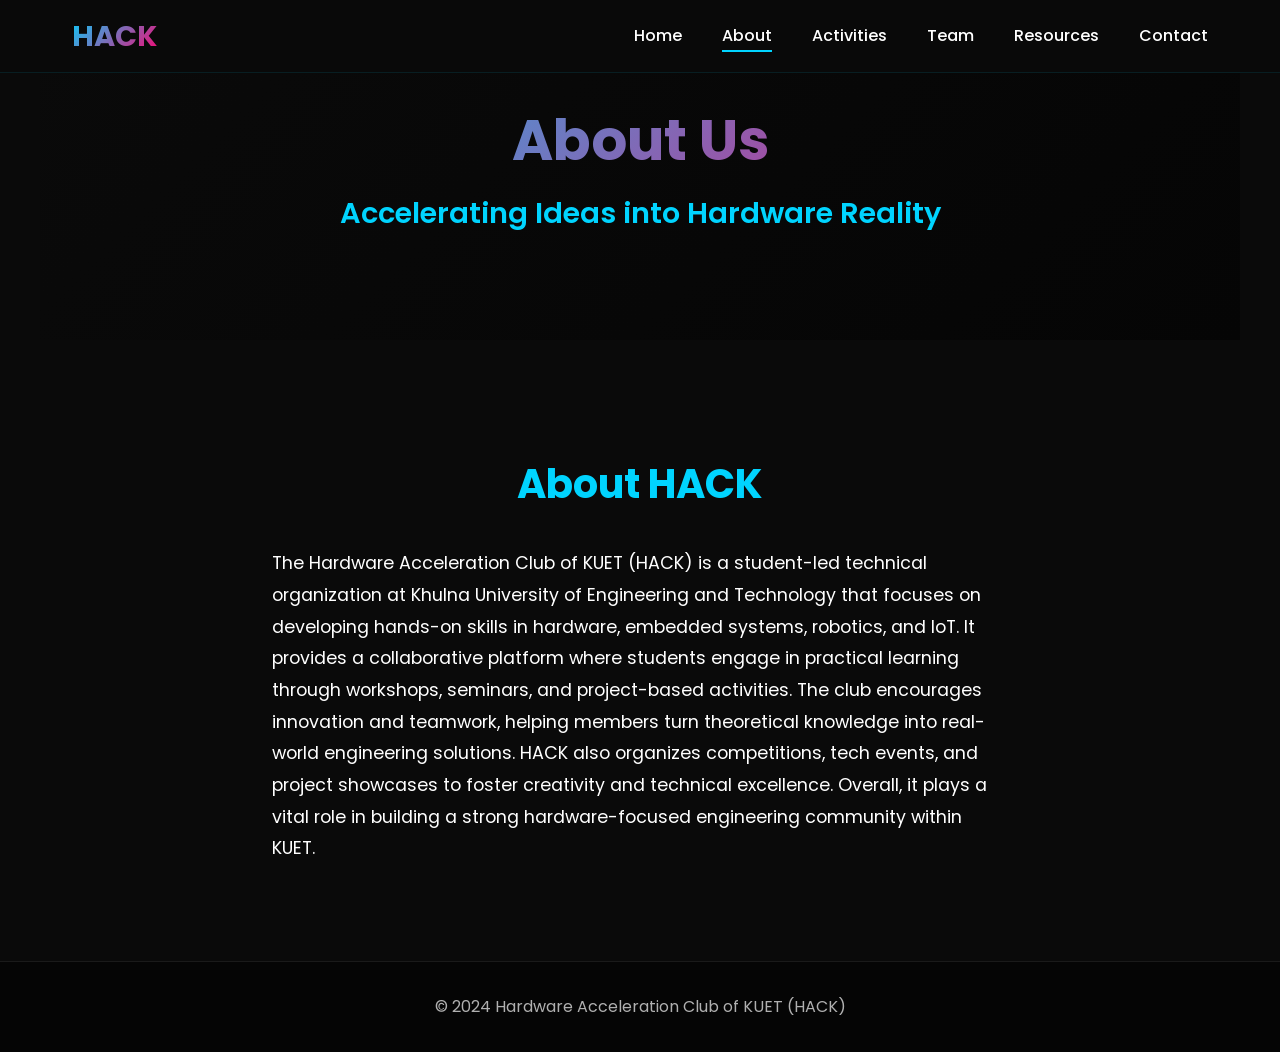
==== about.html @ 8478e125 "Adding Multipage of about,activities and Index" ====
<!DOCTYPE html>
<html lang="en">
<head>
    <meta charset="UTF-8">
    <meta name="viewport" content="width=device-width, initial-scale=1.0">
    <title>About - Hardware Acceleration Club of KUET (HACK)</title>
    <link rel="preconnect" href="https://fonts.googleapis.com">
    <link rel="preconnect" href="https://fonts.gstatic.com" crossorigin>
    <link href="https://fonts.googleapis.com/css2?family=Poppins:wght@300;400;500;600;700&family=Roboto:wght@400;500;700&display=swap" rel="stylesheet">
    <link rel="stylesheet" href="style.css">
</head>
<body>
    <!-- Header -->
    <header class="header">
        <nav class="navbar">
            <div class="nav-container">
                <div class="logo">
                    <h1>HACK</h1>
                </div>
                <ul class="nav-menu">
                    <li><a href="index.html" class="nav-link">Home</a></li>
                    <li><a href="about.html" class="nav-link active">About</a></li>
                    <li><a href="activities.html" class="nav-link">Activities</a></li>
                    <li><a href="index.html#team" class="nav-link">Team</a></li>
                    <li><a href="index.html#resources" class="nav-link">Resources</a></li>
                    <li><a href="index.html#contact" class="nav-link">Contact</a></li>
                </ul>
            </div>
        </nav>
    </header>

    <!-- About Section -->
    <main>
        <section id="about" class="hero">
            <div class="hero-content">
                <h1 class="hero-title">About Us</h1>
                <p class="hero-tagline">Accelerating Ideas into Hardware Reality</p>
            </div>
            <div class="hero-background">
                <div class="circle circle-1"></div>
                <div class="circle circle-2"></div>
                <div class="circle circle-3"></div>
            </div>
        </section>

        <section class="content-section">
            <h2>About HACK</h2>
            <p>The Hardware Acceleration Club of KUET (HACK) is a student-led technical organization at Khulna University of Engineering and Technology that focuses on developing hands-on skills in hardware, embedded systems, robotics, and IoT. It provides a collaborative platform where students engage in practical learning through workshops, seminars, and project-based activities. The club encourages innovation and teamwork, helping members turn theoretical knowledge into real-world engineering solutions. HACK also organizes competitions, tech events, and project showcases to foster creativity and technical excellence. Overall, it plays a vital role in building a strong hardware-focused engineering community within KUET.</p>
        </section>
    </main>

    <footer>
        <p>&copy; 2024 Hardware Acceleration Club of KUET (HACK)</p>
    </footer>
</body>
</html>
---- style.css ----
* {
    margin: 0;
    padding: 0;
    box-sizing: border-box;
}

:root {
    --primary: #00d4ff;
    --accent: #ff006e;
    --dark: #0a0a0a;
    --light: #b0b0b0;
}

body {
    font-family: 'Poppins', sans-serif;
    background: var(--dark);
    color: #fff;
    line-height: 1.6;
}

html {
    scroll-behavior: smooth;
}

/* Header */
.header {
    position: fixed;
    top: 0;
    width: 100%;
    background: rgba(10, 10, 10, 0.95);
    backdrop-filter: blur(10px);
    z-index: 1000;
    border-bottom: 1px solid rgba(0, 212, 255, 0.1);
    padding: 0.8rem 0;
}

.nav-container {
    max-width: 1200px;
    margin: 0 auto;
    padding: 0 2rem;
    display: flex;
    justify-content: space-between;
    align-items: center;
}

.logo h1 {
    font-size: 1.8rem;
    background: linear-gradient(135deg, var(--primary), var(--accent));
    -webkit-background-clip: text;
    -webkit-text-fill-color: transparent;
}

.nav-menu {
    display: flex;
    list-style: none;
    gap: 2.5rem;
}

.nav-link {
    color: #fff;
    text-decoration: none;
    font-weight: 500;
    position: relative;
    transition: 0.3s;
}

.nav-link::after {
    content: '';
    position: absolute;
    bottom: -5px;
    left: 0;
    width: 0;
    height: 2px;
    background: var(--primary);
    transition: 0.3s;
}

.nav-link:hover::after,
.nav-link.active::after {
    width: 100%;
}

/* Hero */
.hero {
    height: auto;
    display: flex;
    align-items: center;
    justify-content: center;
    position: relative;
    background: linear-gradient(135deg, var(--dark) 0%, #050505 100%);
    padding: 6rem 0;
    overflow: hidden;
}

.hero-content {
    position: relative;
    z-index: 10;
    text-align: center;
    width: 100%;
    padding: 0 1rem;
}

.hero-title {
    font-size: 3.5rem;
    font-weight: 700;
    background: linear-gradient(135deg, var(--primary), var(--accent));
    -webkit-background-clip: text;
    -webkit-text-fill-color: transparent;
    margin-bottom: 0.3rem;
}

.hero-tagline {
    font-size: 1.8rem;
    color: var(--primary);
    font-weight: 600;
    margin-bottom: 0.5rem;
}

.hero-description {
    font-size: 1.2rem;
    color: var(--light);
    margin-bottom: 1.5rem;
    font-weight: 300;
}

.hero-buttons {
    display: flex;
    gap: 1.5rem;
    justify-content: center;
    flex-wrap: wrap;
}

.btn {
    padding: 15px 40px;
    border: none;
    border-radius: 50px;
    font-size: 1rem;
    font-weight: 600;
    cursor: pointer;
    text-decoration: none;
    transition: 0.3s;
}

.btn-primary {
    background: linear-gradient(135deg, var(--primary), #0099cc);
    color: var(--dark);
    box-shadow: 0 8px 25px rgba(0, 212, 255, 0.3);
}

.btn-primary:hover {
    transform: translateY(-3px);
    box-shadow: 0 12px 35px rgba(0, 212, 255, 0.5);
}

.btn-secondary {
    background: transparent;
    border: 2px solid var(--primary);
    color: #fff;
}

.btn-secondary:hover {
    background: var(--primary);
    color: var(--dark);
    transform: translateY(-3px);
}

/* Sections */
section {
    max-width: 1200px;
    margin: 0 auto;
    padding: 2rem;
}

section h2 {
    font-size: 2.5rem;
    color: var(--primary);
    text-align: center;
    margin-bottom: 2rem;
}

section a {
    color: var(--primary);
    text-decoration: none;
}

.content-section {
    padding: 4rem 2rem;
    max-width: 800px;
    margin: 0 auto;
    margin-top: 3rem;
}

.content-section h2 {
    font-size: 2.5rem;
    color: var(--primary);
    text-align: center;
    margin-bottom: 2rem;
}

.content-section p {
    font-size: 1.1rem;
    line-height: 1.8;
    margin-bottom: 2rem;
    color: #fff;
}

.content-section ul {
    list-style: none;
    padding: 0;
}

.content-section li {
    padding: 1.5rem 0;
    border-bottom: 1px solid rgba(255, 255, 255, 0.1);
    font-size: 1.1rem;
    color: #fff;
}

.content-section li strong {
    color: var(--primary);
}

.team-members {
    display: grid;
    grid-template-columns: repeat(auto-fit, minmax(300px, 1fr));
    gap: 2rem;
    margin-top: 2rem;
}

.team-member {
    background: rgba(255, 255, 255, 0.05);
    padding: 2rem;
    border-radius: 10px;
    text-align: center;
    border: 1px solid rgba(0, 212, 255, 0.1);
}

.team-member h3 {
    color: var(--primary);
    margin-bottom: 0.5rem;
    font-size: 1.3rem;
}

.team-member p {
    color: var(--light);
    font-size: 1rem;
}

form {
    display: flex;
    flex-direction: column;
    gap: 1rem;
    max-width: 500px;
    margin: 0 auto;
}

form input, form textarea {
    padding: 1rem;
    border: 1px solid #1a1a1a;
    background: rgba(255, 255, 255, 0.05);
    color: #fff;
    border-radius: 5px;
}

form button {
    padding: 1rem;
    background: linear-gradient(135deg, var(--primary), #0099cc);
    color: var(--dark);
    border: none;
    border-radius: 5px;
    font-weight: 600;
    cursor: pointer;
}

footer {
    background: #050505;
    padding: 2rem;
    text-align: center;
    color: var(--light);
    border-top: 1px solid #1a1a1a;
}
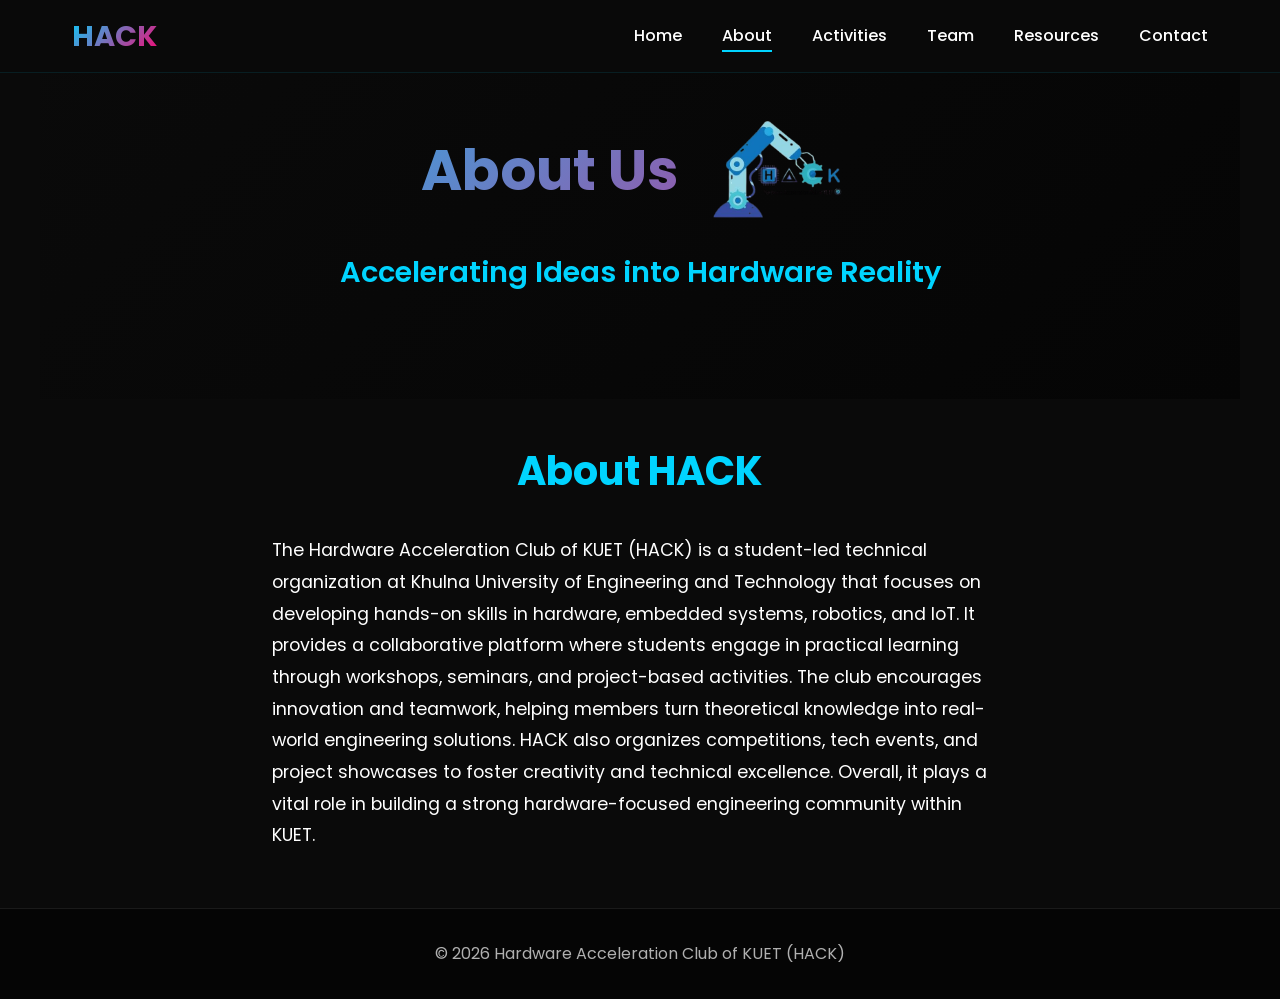
==== commit 3969445f: "Team Formation" ====
--- a/about.html
+++ b/about.html
@@ -21,9 +21,9 @@
                     <li><a href="index.html" class="nav-link">Home</a></li>
                     <li><a href="about.html" class="nav-link active">About</a></li>
                     <li><a href="activities.html" class="nav-link">Activities</a></li>
-                    <li><a href="index.html#team" class="nav-link">Team</a></li>
-                    <li><a href="index.html#resources" class="nav-link">Resources</a></li>
-                    <li><a href="index.html#contact" class="nav-link">Contact</a></li>
+                    <li><a href="team.html" class="nav-link">Team</a></li>
+                    <li><a href="resources.html" class="nav-link">Resources</a></li>
+                    <li><a href="contact.html" class="nav-link">Contact</a></li>
                 </ul>
             </div>
         </nav>
@@ -33,7 +33,7 @@
     <main>
         <section id="about" class="hero">
             <div class="hero-content">
-                <h1 class="hero-title">About Us</h1>
+                <h1 class="hero-title">About Us<img src="img/HACKLogo.png" alt="HACK Logo" class="hero-title-logo"></h1>
                 <p class="hero-tagline">Accelerating Ideas into Hardware Reality</p>
             </div>
             <div class="hero-background">
@@ -50,7 +50,7 @@
     </main>
 
     <footer>
-        <p>&copy; 2024 Hardware Acceleration Club of KUET (HACK)</p>
+        <p>&copy; 2026 Hardware Acceleration Club of KUET (HACK)</p>
     </footer>
 </body>
 </html>
--- a/style.css
+++ b/style.css
@@ -100,6 +100,15 @@
     padding: 0 1rem;
 }
 
+.hero-logo {
+    max-width: 200px;
+    height: auto;
+    margin-bottom: 2rem;
+    display: block;
+    margin-left: auto;
+    margin-right: auto;
+}
+
 .hero-title {
     font-size: 3.5rem;
     font-weight: 700;
@@ -107,6 +116,16 @@
     -webkit-background-clip: text;
     -webkit-text-fill-color: transparent;
     margin-bottom: 0.3rem;
+    display: flex;
+    align-items: center;
+    justify-content: center;
+    gap: 2rem;
+}
+
+.hero-title-logo {
+    max-width: 150px;
+    height: auto;
+    flex-shrink: 0;
 }
 
 .hero-tagline {
@@ -184,10 +203,10 @@
 }
 
 .content-section {
-    padding: 4rem 2rem;
+    padding: 1.5rem 2rem;
     max-width: 800px;
     margin: 0 auto;
-    margin-top: 3rem;
+    margin-top: 1rem;
 }
 
 .content-section h2 {
@@ -233,6 +252,14 @@
     border-radius: 10px;
     text-align: center;
     border: 1px solid rgba(0, 212, 255, 0.1);
+}
+
+.team-photo {
+    width: 100%;
+    height: 300px;
+    object-fit: cover;
+    border-radius: 10px;
+    margin-bottom: 1.5rem;
 }
 
 .team-member h3 {
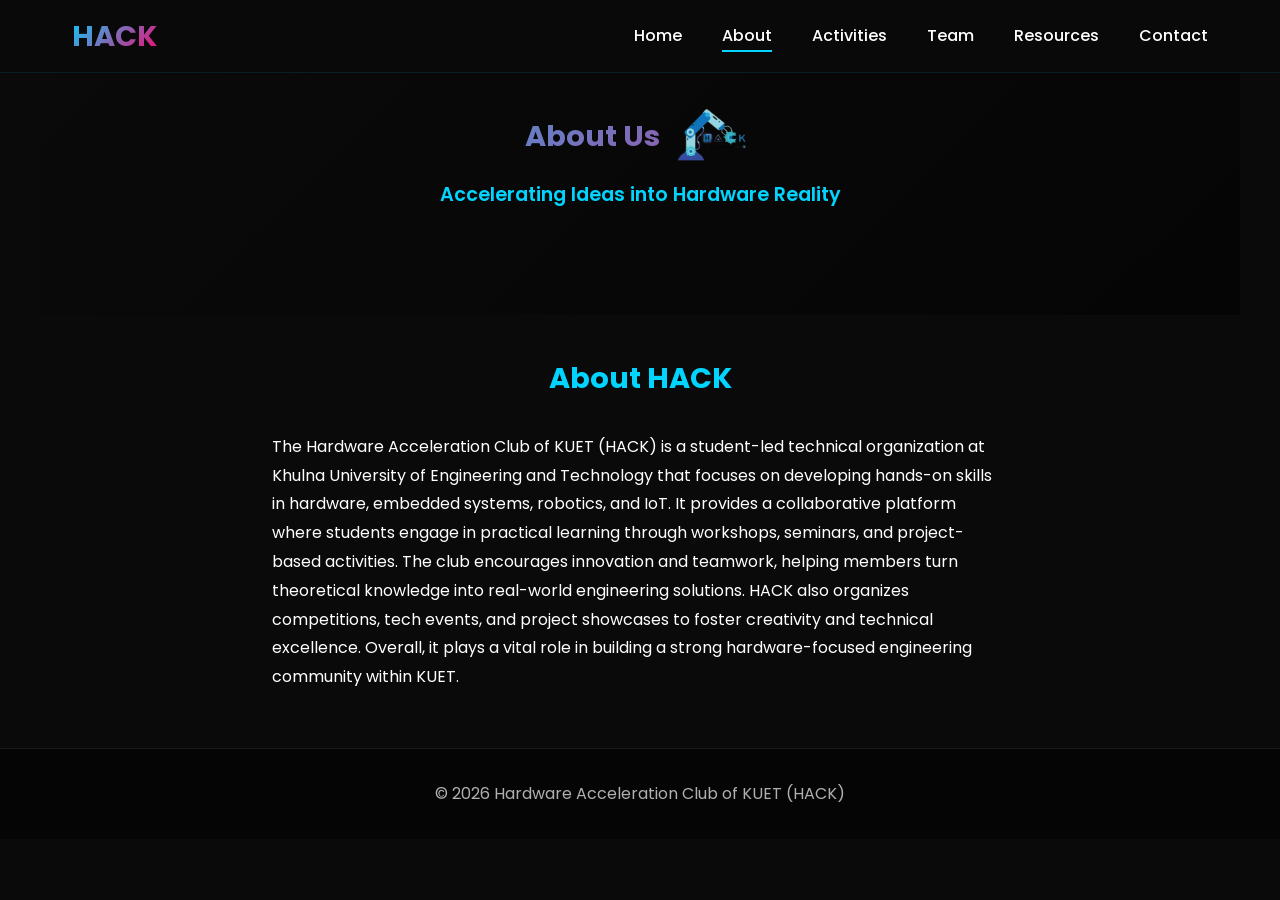
==== commit 1c28e047: "Mobile view Updation" ====
--- a/about.html
+++ b/about.html
@@ -17,7 +17,12 @@
                 <div class="logo">
                     <h1>HACK</h1>
                 </div>
-                <ul class="nav-menu">
+                <div class="hamburger" id="hamburger">
+                    <span></span>
+                    <span></span>
+                    <span></span>
+                </div>
+                <ul class="nav-menu" id="navMenu">
                     <li><a href="index.html" class="nav-link">Home</a></li>
                     <li><a href="about.html" class="nav-link active">About</a></li>
                     <li><a href="activities.html" class="nav-link">Activities</a></li>
@@ -52,5 +57,25 @@
     <footer>
         <p>&copy; 2026 Hardware Acceleration Club of KUET (HACK)</p>
     </footer>
+
+    <script>
+        // Mobile menu toggle
+        const hamburger = document.getElementById('hamburger');
+        const navMenu = document.getElementById('navMenu');
+        const navLinks = navMenu.querySelectorAll('.nav-link');
+
+        hamburger.addEventListener('click', () => {
+            hamburger.classList.toggle('active');
+            navMenu.classList.toggle('active');
+        });
+
+        // Close menu when a link is clicked
+        navLinks.forEach(link => {
+            link.addEventListener('click', () => {
+                hamburger.classList.remove('active');
+                navMenu.classList.remove('active');
+            });
+        });
+    </script>
 </body>
 </html>
--- a/style.css
+++ b/style.css
@@ -80,6 +80,70 @@
     width: 100%;
 }
 
+/* Hamburger Menu */
+.hamburger {
+    display: none;
+    flex-direction: column;
+    cursor: pointer;
+    gap: 5px;
+}
+
+.hamburger span {
+    width: 25px;
+    height: 3px;
+    background: var(--primary);
+    border-radius: 3px;
+    transition: 0.3s;
+}
+
+.hamburger.active span:nth-child(1) {
+    transform: rotate(45deg) translate(10px, 10px);
+}
+
+.hamburger.active span:nth-child(2) {
+    opacity: 0;
+}
+
+.hamburger.active span:nth-child(3) {
+    transform: rotate(-45deg) translate(8px, -8px);
+}
+
+/* Designation Filter */
+.designation-filter {
+    display: flex;
+    flex-direction: column;
+    gap: 0;
+    padding: 1rem 0;
+}
+
+.filter-btn {
+    padding: 1rem 2rem;
+    background: transparent;
+    border: none;
+    border-bottom: 1px solid rgba(0, 212, 255, 0.1);
+    color: var(--primary);
+    cursor: pointer;
+    font-size: 1rem;
+    transition: 0.3s;
+    font-weight: 500;
+    text-align: left;
+}
+
+.filter-btn:first-child {
+    border-top: 1px solid rgba(0, 212, 255, 0.1);
+}
+
+.filter-btn:hover {
+    background: rgba(0, 212, 255, 0.1);
+    padding-left: 2.5rem;
+}
+
+.filter-btn-active {
+    background: rgba(0, 212, 255, 0.2);
+    padding-left: 2.5rem;
+    border-left: 3px solid var(--primary);
+}
+
 /* Hero */
 .hero {
     height: auto;
@@ -305,4 +369,216 @@
     text-align: center;
     color: var(--light);
     border-top: 1px solid #1a1a1a;
+}
+
+/* Wider container for team page to fit 3 images in a row */
+.team-page-wide {
+    max-width: 1200px !important;
+}
+
+/* Mobile Responsive Design */
+@media (max-width: 768px) {
+    .logo h1 {
+        font-size: 1.3rem;
+    }
+
+    .nav-menu {
+        display: none;
+        position: absolute;
+        top: 60px;
+        left: 0;
+        width: 100%;
+        flex-direction: column;
+        background: rgba(10, 10, 10, 0.98);
+        gap: 0;
+        padding: 1rem 0;
+        border-bottom: 1px solid rgba(0, 212, 255, 0.1);
+    }
+
+    .nav-menu.active {
+        display: flex;
+    }
+
+    .nav-menu li {
+        padding: 1rem 2rem;
+        border-bottom: 1px solid rgba(0, 212, 255, 0.05);
+    }
+
+    .nav-menu li:last-child {
+        border-bottom: none;
+    }
+
+    .nav-link {
+        font-size: 0.9rem;
+    }
+
+    .nav-link::after {
+        display: none;
+    }
+
+    .hamburger {
+        display: flex;
+    }
+
+    .nav-link {
+        font-size: 0.9rem;
+    }
+
+    /* Show designation filter in mobile */
+    #designation-filter-section {
+        display: block !important;
+        padding: 1.5rem 1rem !important;
+    }
+
+    .designation-filter {
+        display: flex;
+    }
+
+    .team-member.hidden {
+        display: none;
+    }
+
+.hidden-section {
+    display: none;
+}
+        gap: 1rem;
+    }
+
+    .hero-title-logo {
+        max-width: 80px;
+    }
+
+    .hero-title {
+        font-size: 1.8rem;
+        gap: 1rem;
+    }
+
+    .hero-title-logo {
+        max-width: 80px;
+    }
+
+    .hero-tagline {
+        font-size: 1.2rem;
+    }
+
+    .hero-description {
+        font-size: 1rem;
+    }
+
+    section h2 {
+        font-size: 1.8rem;
+    }
+
+    .content-section h2 {
+        font-size: 1.8rem;
+    }
+
+    .content-section p {
+        font-size: 1rem;
+    }
+
+    .team-members {
+        grid-template-columns: repeat(auto-fit, minmax(200px, 1fr));
+        gap: 1rem;
+    }
+
+    .team-photo {
+        height: 200px;
+    }
+
+    .team-member h3 {
+        font-size: 1.1rem;
+    }
+
+    .team-member p {
+        font-size: 0.9rem;
+    }
+}
+
+@media (max-width: 480px) {
+    .logo h1 {
+        font-size: 1.1rem;
+    }
+
+    .nav-container {
+        padding: 0 1rem;
+    }
+
+    .nav-menu {
+        gap: 1rem;
+    }
+
+    .nav-link {
+        font-size: 0.8rem;
+    }
+
+    .hamburger {
+        display: flex;
+    }
+
+    .hero {
+        padding: 4rem 0;
+    }
+
+    .hero-title {
+        font-size: 1.3rem;
+        gap: 0.5rem;
+    }
+
+    .hero-title-logo {
+        max-width: 60px;
+    }
+
+    .hero-tagline {
+        font-size: 1rem;
+    }
+
+    .hero-description {
+        font-size: 0.9rem;
+    }
+
+    section {
+        padding: 1rem;
+    }
+
+    section h2 {
+        font-size: 1.5rem;
+        margin-bottom: 1rem;
+    }
+
+    .content-section {
+        padding: 1rem;
+    }
+
+    .content-section h2 {
+        font-size: 1.5rem;
+        margin-bottom: 1rem;
+    }
+
+    .content-section p {
+        font-size: 0.9rem;
+        margin-bottom: 1rem;
+    }
+
+    .team-members {
+        grid-template-columns: 1fr;
+        gap: 1rem;
+    }
+
+    .team-photo {
+        height: 250px;
+    }
+
+    .team-member {
+        padding: 1rem;
+    }
+
+    .btn {
+        padding: 10px 25px;
+        font-size: 0.9rem;
+    }
+
+    .hero-buttons {
+        gap: 1rem;
+    }
 }
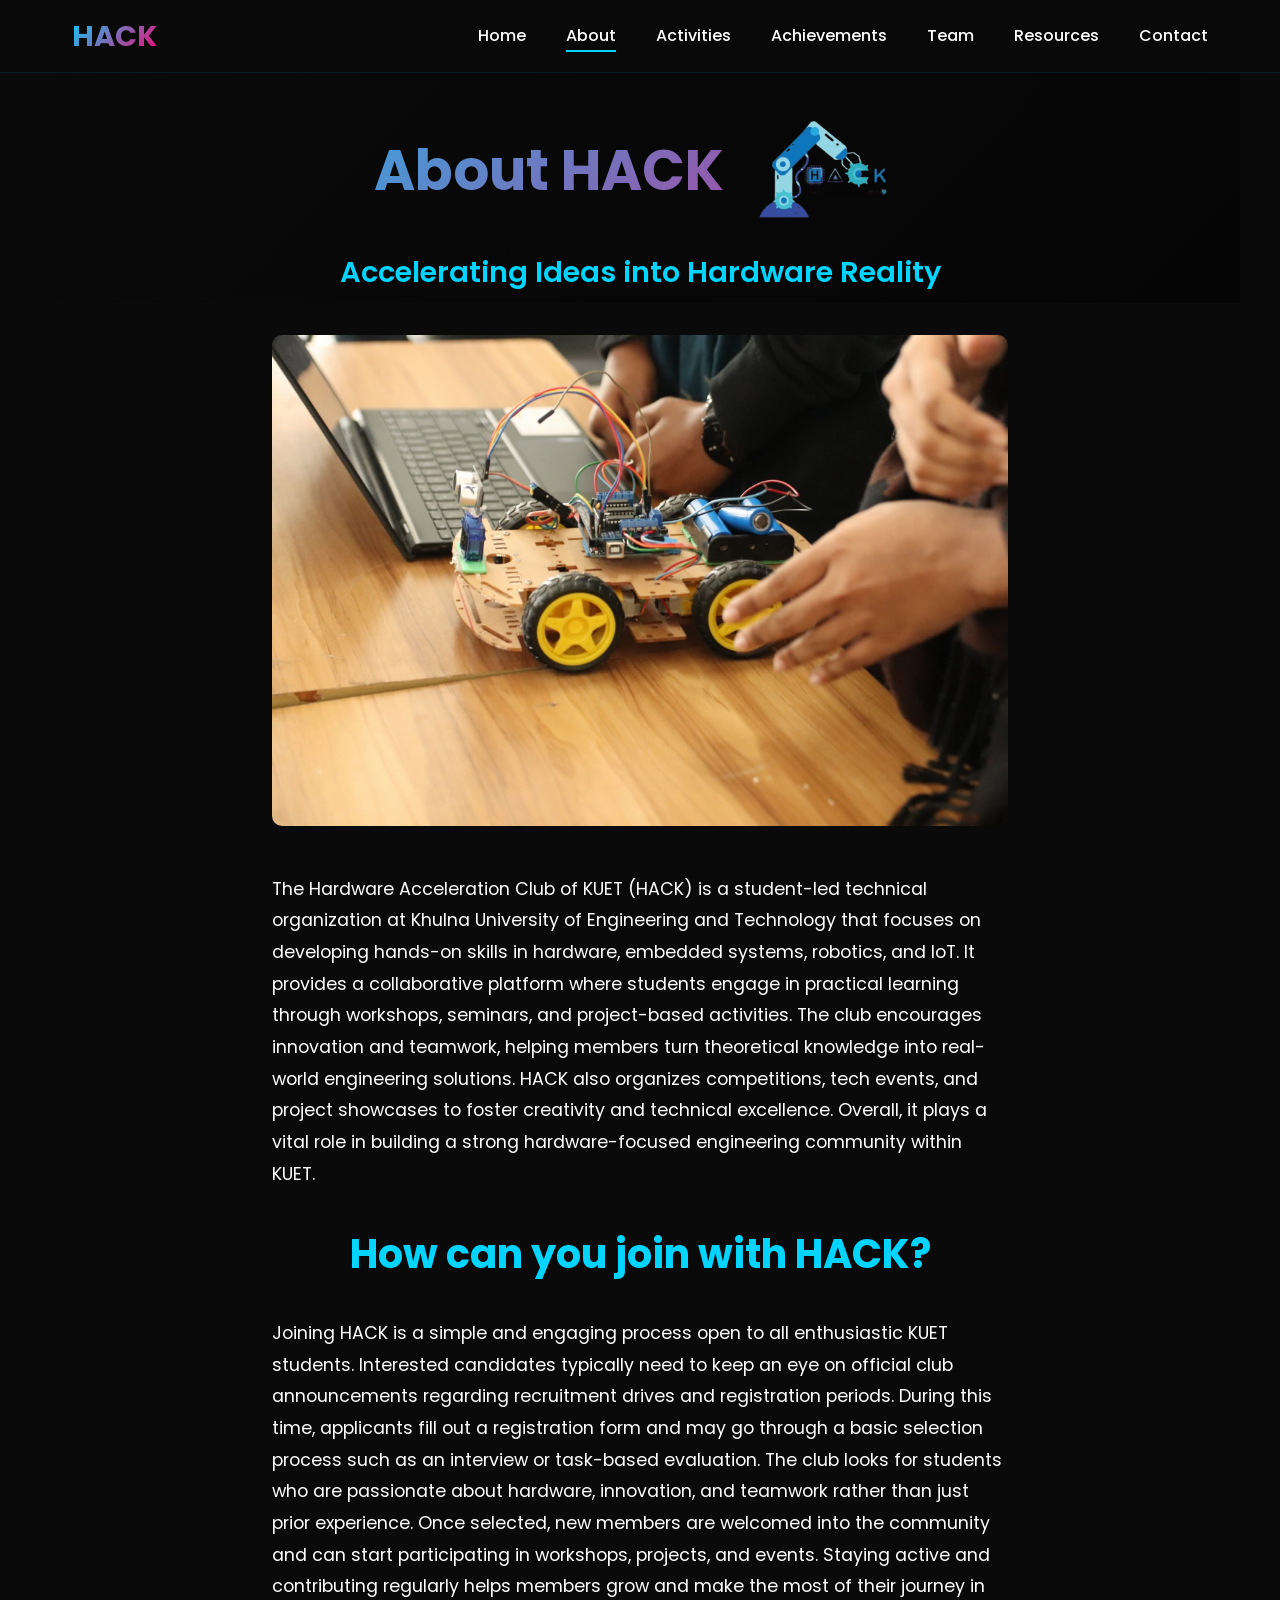
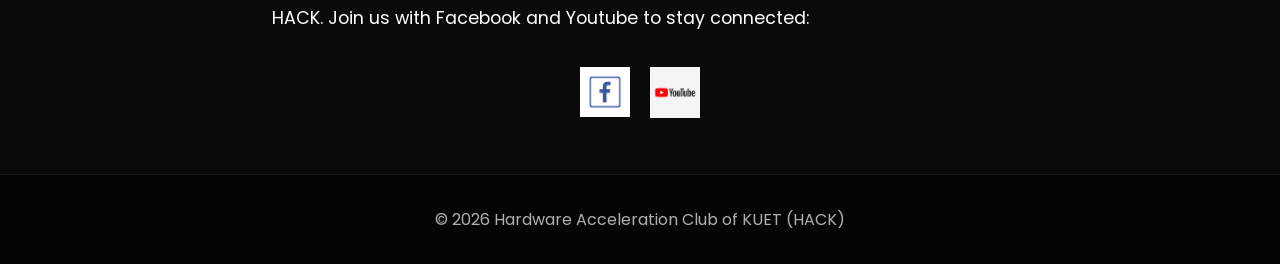
==== commit 1da71777: "Adding About and Achievements Segment" ====
--- a/about.html
+++ b/about.html
@@ -26,6 +26,7 @@
                     <li><a href="index.html" class="nav-link">Home</a></li>
                     <li><a href="about.html" class="nav-link active">About</a></li>
                     <li><a href="activities.html" class="nav-link">Activities</a></li>
+                    <li><a href="achievements.html" class="nav-link">Achievements</a></li>
                     <li><a href="team.html" class="nav-link">Team</a></li>
                     <li><a href="resources.html" class="nav-link">Resources</a></li>
                     <li><a href="contact.html" class="nav-link">Contact</a></li>
@@ -36,9 +37,9 @@
 
     <!-- About Section -->
     <main>
-        <section id="about" class="hero">
+        <section id="about" class="hero" style="padding-bottom: 0;">
             <div class="hero-content">
-                <h1 class="hero-title">About Us<img src="img/HACKLogo.png" alt="HACK Logo" class="hero-title-logo"></h1>
+                <h1 class="hero-title">About HACK<img src="img/HACKLogo.png" alt="HACK Logo" class="hero-title-logo"></h1>
                 <p class="hero-tagline">Accelerating Ideas into Hardware Reality</p>
             </div>
             <div class="hero-background">
@@ -48,9 +49,24 @@
             </div>
         </section>
 
+        <section class="content-section" style="padding-top: 0; padding-bottom: 0; margin-top: 0;">
+           <p> </p>
+            <img src="img/Car.jpeg" alt="Car" style="width: 100%; border-radius: 10px;">
+        </section>
+
         <section class="content-section">
-            <h2>About HACK</h2>
             <p>The Hardware Acceleration Club of KUET (HACK) is a student-led technical organization at Khulna University of Engineering and Technology that focuses on developing hands-on skills in hardware, embedded systems, robotics, and IoT. It provides a collaborative platform where students engage in practical learning through workshops, seminars, and project-based activities. The club encourages innovation and teamwork, helping members turn theoretical knowledge into real-world engineering solutions. HACK also organizes competitions, tech events, and project showcases to foster creativity and technical excellence. Overall, it plays a vital role in building a strong hardware-focused engineering community within KUET.</p>
+            <p> </p>   
+            <h2>How can you join with HACK?</h2> 
+            <p>Joining HACK is a simple and engaging process open to all enthusiastic KUET students. Interested candidates typically need to keep an eye on official club announcements regarding recruitment drives and registration periods. During this time, applicants fill out a registration form and may go through a basic selection process such as an interview or task-based evaluation. The club looks for students who are passionate about hardware, innovation, and teamwork rather than just prior experience. Once selected, new members are welcomed into the community and can start participating in workshops, projects, and events. Staying active and contributing regularly helps members grow and make the most of their journey in HACK. Join us with Facebook and Youtube to stay connected:</p>     
+            <p style="text-align: center; margin-top: 2rem;">
+                <a href="https://www.facebook.com/share/1HdcADFJY3/" target="_blank" rel="noopener noreferrer" style="margin-right: 15px;">
+                    <img src="img/fb logo.png" alt="Facebook Page" style="width: 50px; height: auto; vertical-align: middle;">
+                </a>
+                <a href="https://youtube.com/@hack-hardwareaccelerationc9241?si=Vy69S00ddwy5kTzu" target="_blank" rel="noopener noreferrer">
+                    <img src="img/youtube.png" alt="YouTube Channel" style="width: 50px; height: auto; vertical-align: middle;">
+                </a>
+            </p>
         </section>
     </main>
 
--- a/style.css
+++ b/style.css
@@ -305,7 +305,7 @@
 
 .team-members {
     display: grid;
-    grid-template-columns: repeat(auto-fit, minmax(300px, 1fr));
+    grid-template-columns: repeat(3, 1fr);
     gap: 2rem;
     margin-top: 2rem;
 }
@@ -319,11 +319,14 @@
 }
 
 .team-photo {
-    width: 100%;
-    height: 300px;
+    width: 250px;
+    height: 250px;
     object-fit: cover;
     border-radius: 10px;
     margin-bottom: 1.5rem;
+    display: block;
+    margin-left: auto;
+    margin-right: auto;
 }
 
 .team-member h3 {
@@ -376,8 +379,35 @@
     max-width: 1200px !important;
 }
 
-/* Mobile Responsive Design */
-@media (max-width: 768px) {
+/* Ensure team-page-wide sections display exactly 3 columns */
+.team-page-wide .team-members {
+    grid-template-columns: repeat(3, 1fr);
+    gap: 2rem;
+}
+
+/* Responsive Design */
+
+/* Laptops and Desktops */
+@media (min-width: 993px) {
+    .team-members, .team-page-wide .team-members {
+        grid-template-columns: repeat(3, 1fr); /* 3 columns */
+    }
+}
+
+/* Tablets */
+@media (max-width: 992px) {
+    .team-members, .team-page-wide .team-members {
+        grid-template-columns: repeat(2, 1fr); /* 2 columns */
+        gap: 1.5rem;
+    }
+    .team-photo {
+        width: 200px;
+        height: 200px;
+    }
+}
+
+/* Mobile devices */
+@media (max-width: 767px) {
     .logo h1 {
         font-size: 1.3rem;
     }
@@ -400,7 +430,7 @@
     }
 
     .nav-menu li {
-        padding: 1rem 2rem;
+        padding: 0.5rem 2rem;
         border-bottom: 1px solid rgba(0, 212, 255, 0.05);
     }
 
@@ -418,10 +448,6 @@
 
     .hamburger {
         display: flex;
-    }
-
-    .nav-link {
-        font-size: 0.9rem;
     }
 
     /* Show designation filter in mobile */
@@ -432,20 +458,16 @@
 
     .designation-filter {
         display: flex;
+        flex-wrap: wrap;
+        justify-content: center;
     }
 
     .team-member.hidden {
         display: none;
     }
 
-.hidden-section {
-    display: none;
-}
-        gap: 1rem;
-    }
-
-    .hero-title-logo {
-        max-width: 80px;
+    .hidden-section {
+        display: none;
     }
 
     .hero-title {
@@ -477,13 +499,14 @@
         font-size: 1rem;
     }
 
-    .team-members {
-        grid-template-columns: repeat(auto-fit, minmax(200px, 1fr));
+    .team-members, .team-page-wide .team-members {
+        grid-template-columns: 1fr; /* 1 column */
         gap: 1rem;
     }
 
     .team-photo {
-        height: 200px;
+        width: 180px;
+        height: 180px;
     }
 
     .team-member h3 {
@@ -512,10 +535,6 @@
         font-size: 0.8rem;
     }
 
-    .hamburger {
-        display: flex;
-    }
-
     .hero {
         padding: 4rem 0;
     }
@@ -560,17 +579,9 @@
         margin-bottom: 1rem;
     }
 
-    .team-members {
-        grid-template-columns: 1fr;
-        gap: 1rem;
-    }
-
-    .team-photo {
-        height: 250px;
-    }
-
     .team-member {
         padding: 1rem;
+        text-align: center;
     }
 
     .btn {
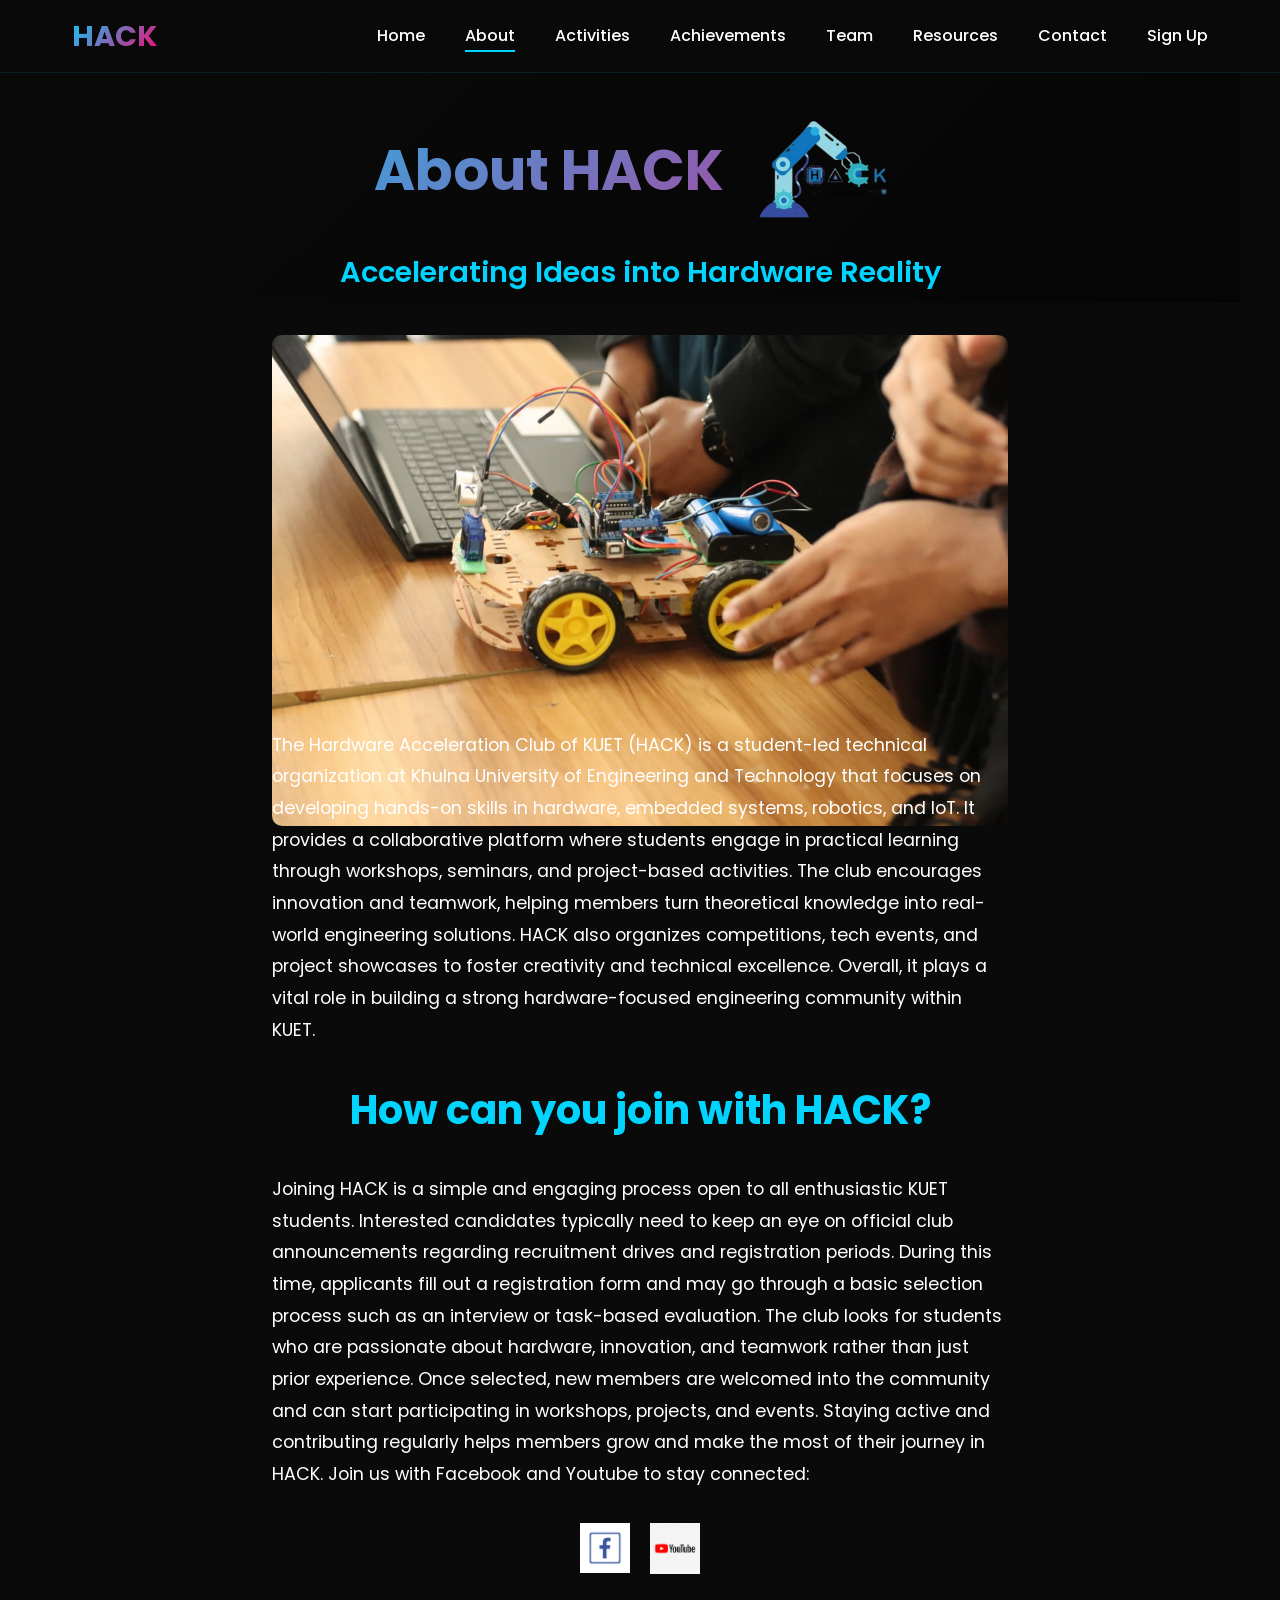
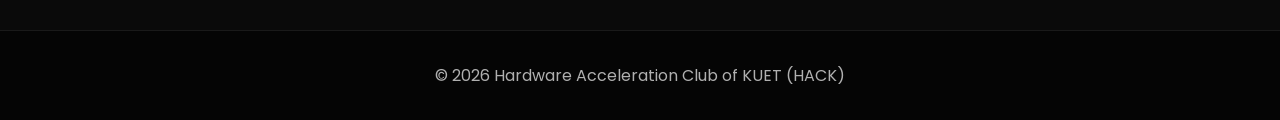
==== commit e8b58ddd: "adding signup section Co-authored-by: Copilot <copilot@github.com>" ====
--- a/about.html
+++ b/about.html
@@ -30,6 +30,7 @@
                     <li><a href="team.html" class="nav-link">Team</a></li>
                     <li><a href="resources.html" class="nav-link">Resources</a></li>
                     <li><a href="contact.html" class="nav-link">Contact</a></li>
+                    <li><a href="signup.html" class="nav-link">Sign Up</a></li>
                 </ul>
             </div>
         </nav>
--- a/style.css
+++ b/style.css
@@ -152,7 +152,7 @@
     justify-content: center;
     position: relative;
     background: linear-gradient(135deg, var(--dark) 0%, #050505 100%);
-    padding: 6rem 0;
+    padding: 6rem 0 0 0;
     overflow: hidden;
 }
 
@@ -270,7 +270,7 @@
     padding: 1.5rem 2rem;
     max-width: 800px;
     margin: 0 auto;
-    margin-top: 1rem;
+    margin-top: -8rem;
 }
 
 .content-section h2 {
@@ -364,6 +364,57 @@
     border-radius: 5px;
     font-weight: 600;
     cursor: pointer;
+    transition: all 0.3s ease;
+}
+
+form button:hover {
+    transform: translateY(-2px);
+    box-shadow: 0 8px 20px rgba(0, 212, 255, 0.3);
+}
+
+.checkbox-label {
+    display: flex;
+    align-items: center;
+    gap: 0.8rem;
+    padding: 0.8rem 0;
+    cursor: pointer;
+    font-size: 1rem;
+    color: #fff;
+}
+
+.checkbox-label input[type="checkbox"] {
+    width: 20px;
+    height: 20px;
+    cursor: pointer;
+    accent-color: var(--primary);
+}
+
+.checkbox-label span {
+    user-select: none;
+}
+
+.success-message {
+    margin-top: 1.5rem;
+    padding: 0.75rem;
+    background: rgba(0, 212, 255, 0.1);
+    border: 2px solid var(--primary);
+    color: var(--primary);
+    border-radius: 5px;
+    text-align: center;
+    font-weight: 600;
+    font-size: 0.95rem;
+    animation: slideIn 0.4s ease;
+}
+
+@keyframes slideIn {
+    from {
+        opacity: 0;
+        transform: translateY(-10px);
+    }
+    to {
+        opacity: 1;
+        transform: translateY(0);
+    }
 }
 
 footer {
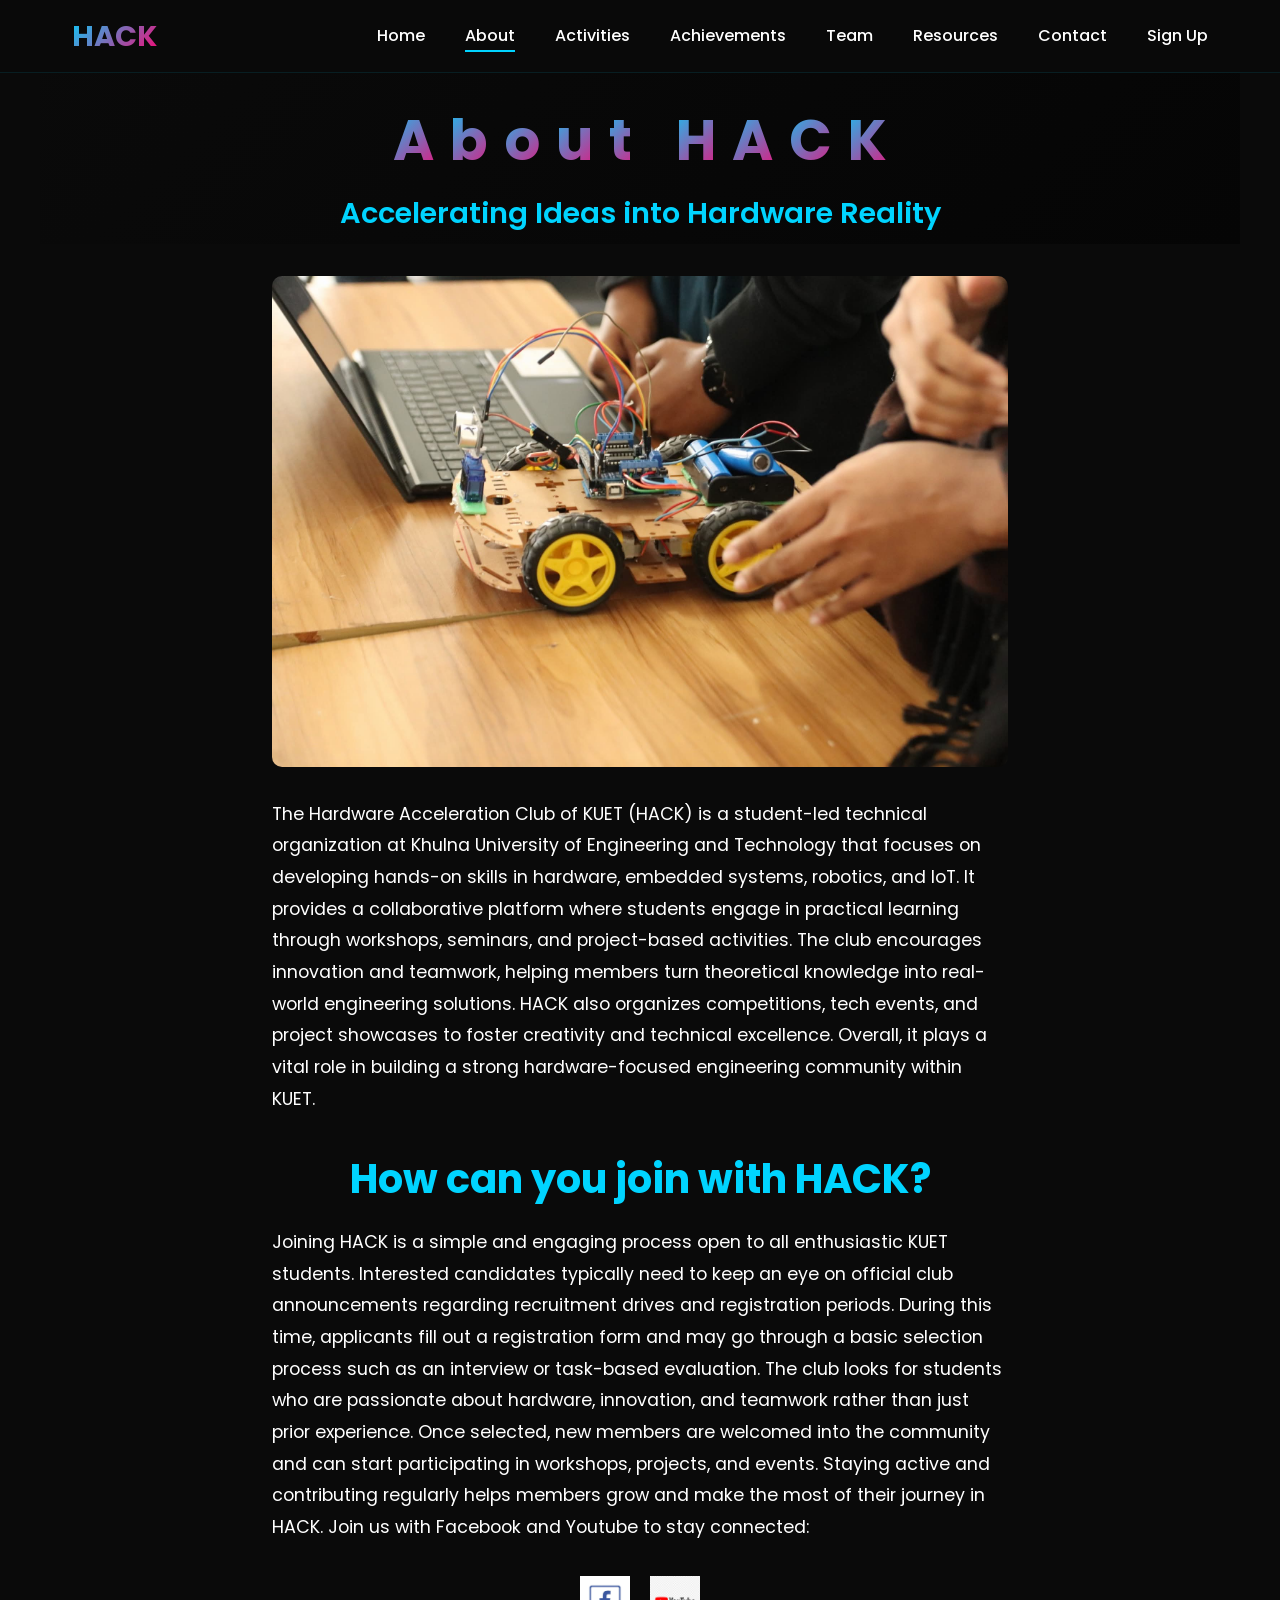
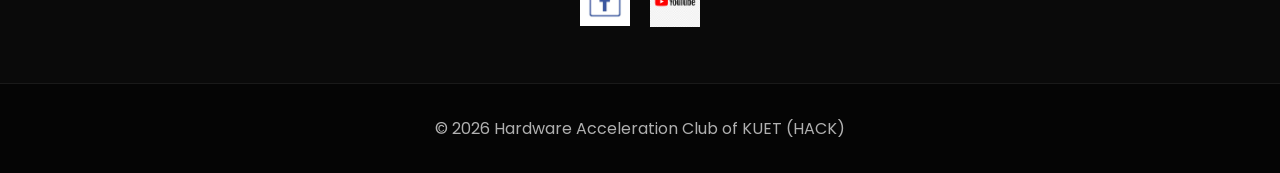
==== commit 6c2c3247: "Adding Animation Delay and Blinking Effect Co-authored-by: Copilot <copilot@github.com>" ====
--- a/about.html
+++ b/about.html
@@ -40,7 +40,18 @@
     <main>
         <section id="about" class="hero" style="padding-bottom: 0;">
             <div class="hero-content">
-                <h1 class="hero-title">About HACK<img src="img/HACKLogo.png" alt="HACK Logo" class="hero-title-logo"></h1>
+                                <h1 class="hero-title">
+                    <span style="animation-delay: 0.05s;">A</span>
+                    <span style="animation-delay: 0.1s;">b</span>
+                    <span style="animation-delay: 0.15s;">o</span>
+                    <span style="animation-delay: 0.2s;">u</span>
+                    <span style="animation-delay: 0.25s;">t</span>
+                    <span style="animation-delay: 0.3s;">&nbsp;</span>
+                    <span style="animation-delay: 0.35s;">H</span>
+                    <span style="animation-delay: 0.4s;">A</span>
+                    <span style="animation-delay: 0.45s;">C</span>
+                    <span style="animation-delay: 0.5s;">K</span>
+                </h1>
                 <p class="hero-tagline">Accelerating Ideas into Hardware Reality</p>
             </div>
             <div class="hero-background">
--- a/style.css
+++ b/style.css
@@ -152,7 +152,7 @@
     justify-content: center;
     position: relative;
     background: linear-gradient(135deg, var(--dark) 0%, #050505 100%);
-    padding: 6rem 0 0 0;
+    padding: 6rem 0 3rem 0;
     overflow: hidden;
 }
 
@@ -181,9 +181,27 @@
     -webkit-text-fill-color: transparent;
     margin-bottom: 0.3rem;
     display: flex;
+    flex-wrap: wrap;
     align-items: center;
     justify-content: center;
-    gap: 2rem;
+    gap: 1rem;
+    animation: blinking 1s infinite;
+}
+
+.hero-title .word {
+    display: flex;
+}
+
+@keyframes blinking {
+    0% {
+        filter: brightness(1);
+    }
+    50% {
+        filter: brightness(1.5);
+    }
+    100% {
+        filter: brightness(1);
+    }
 }
 
 .hero-title-logo {
@@ -197,6 +215,19 @@
     color: var(--primary);
     font-weight: 600;
     margin-bottom: 0.5rem;
+    animation: subtle-blinking 2s infinite;
+}
+
+@keyframes subtle-blinking {
+    0% {
+        filter: brightness(1);
+    }
+    50% {
+        filter: brightness(1.2);
+    }
+    100% {
+        filter: brightness(1);
+    }
 }
 
 .hero-description {
@@ -270,14 +301,14 @@
     padding: 1.5rem 2rem;
     max-width: 800px;
     margin: 0 auto;
-    margin-top: -8rem;
+    margin-top: 0;
 }
 
 .content-section h2 {
     font-size: 2.5rem;
     color: var(--primary);
     text-align: center;
-    margin-bottom: 2rem;
+    margin-bottom: 1rem;
 }
 
 .content-section p {
@@ -293,7 +324,7 @@
 }
 
 .content-section li {
-    padding: 1.5rem 0;
+    padding: 0.75rem 0;
     border-bottom: 1px solid rgba(255, 255, 255, 0.1);
     font-size: 1.1rem;
     color: #fff;
@@ -301,6 +332,33 @@
 
 .content-section li strong {
     color: var(--primary);
+}
+
+/* Activities Gallery */
+.activities-gallery {
+    max-width: 1200px;
+}
+
+.activity-item {
+    text-align: center;
+    margin: 2rem 0;
+}
+
+.activity-image {
+    width: 100%;
+    max-width: 600px;
+    height: auto;
+    border-radius: 10px;
+    margin-bottom: 1rem;
+    display: block;
+    margin-left: auto;
+    margin-right: auto;
+}
+
+.activity-item h3 {
+    font-size: 1.5rem;
+    color: var(--primary);
+    margin-top: 1rem;
 }
 
 .team-members {
@@ -423,6 +481,47 @@
     text-align: center;
     color: var(--light);
     border-top: 1px solid #1a1a1a;
+}
+
+.quick-contact {
+    background: rgba(255, 255, 255, 0.05);
+    padding: 2rem;
+    border-radius: 10px;
+    border: 1px solid rgba(0, 212, 255, 0.2);
+    text-align: center;
+    max-width: 600px;
+    margin: 0 auto;
+}
+
+.quick-contacts-container {
+    display: grid;
+    grid-template-columns: 1fr;
+    gap: 2rem;
+    max-width: 1200px;
+    margin: 0 auto;
+}
+
+.quick-contact-image {
+    width: 200px;
+    height: 200px;
+    object-fit: cover;
+    border-radius: 10px;
+    margin: 0 auto 1.5rem auto;
+    display: block;
+    border: 2px solid var(--primary);
+}
+
+.quick-contact h3 {
+    font-size: 1.5rem;
+    color: var(--primary);
+    margin-bottom: 1rem;
+}
+
+.quick-contact p {
+    font-size: 1rem;
+    color: #fff;
+    margin-bottom: 0.75rem;
+    line-height: 1.6;
 }
 
 /* Wider container for team page to fit 3 images in a row */
@@ -523,7 +622,12 @@
 
     .hero-title {
         font-size: 1.8rem;
-        gap: 1rem;
+        gap: 0.5rem;
+    }
+
+    #activities-title {
+        flex-wrap: nowrap;
+        font-size: 1.5rem;
     }
 
     .hero-title-logo {
@@ -595,6 +699,11 @@
         gap: 0.5rem;
     }
 
+    #activities-title {
+        flex-wrap: nowrap;
+        font-size: 1.2rem;
+    }
+
     .hero-title-logo {
         max-width: 60px;
     }
@@ -643,4 +752,18 @@
     .hero-buttons {
         gap: 1rem;
     }
+}
+
+.hero-title span {
+    background: linear-gradient(135deg, var(--primary), var(--accent));
+    -webkit-background-clip: text;
+    -webkit-text-fill-color: transparent;
+    opacity: 0;
+    animation: fadeIn 0.5s forwards;
+}
+
+@keyframes fadeIn {
+    to {
+        opacity: 1;
+    }
 }
